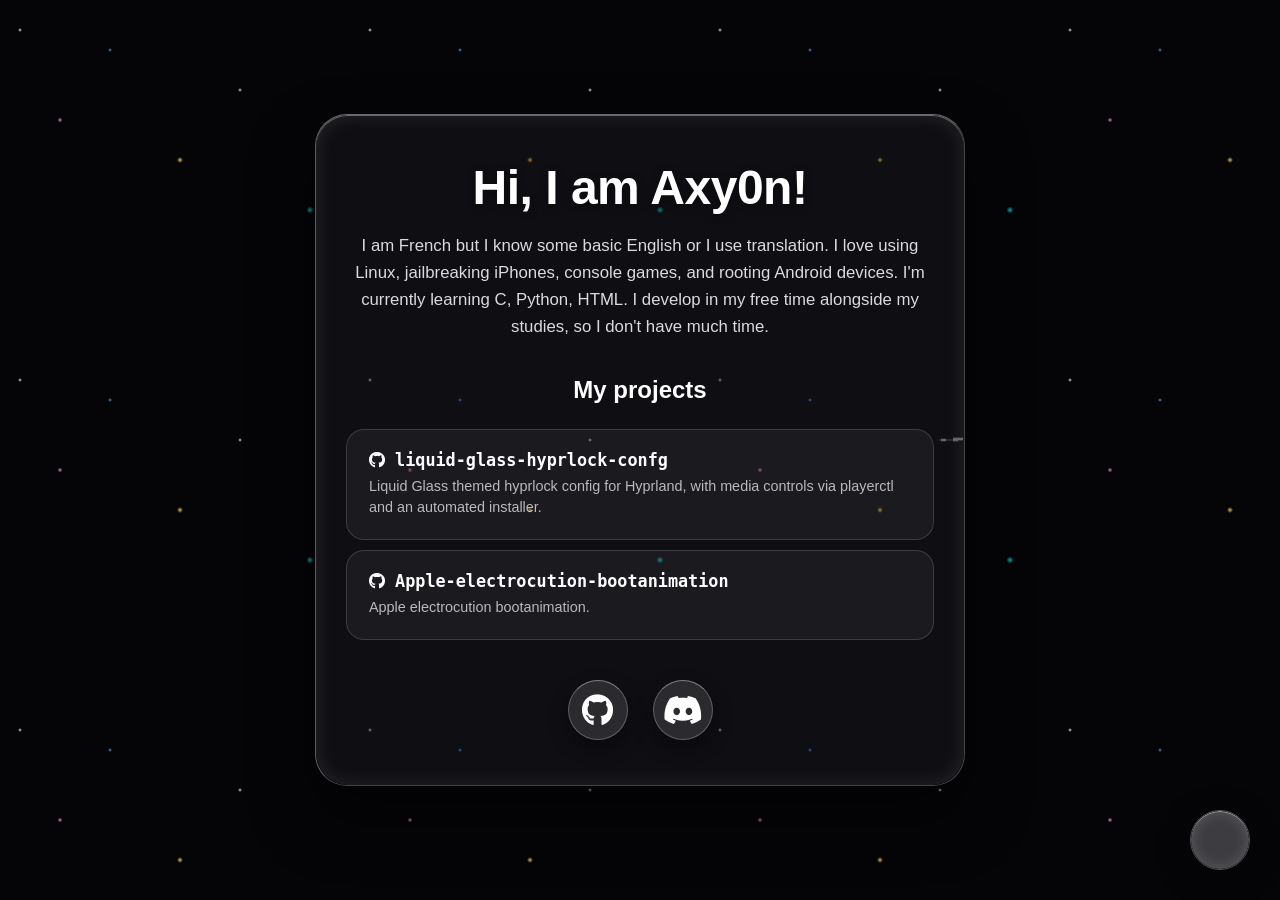
==== index.html @ 57ca48d3 "Update site" ====
<!DOCTYPE html>
<html lang="en">
<head>
  <meta charset="UTF-8">
  <meta name="viewport" content="width=device-width, initial-scale=1.0">
  <title>Axy0n</title>
  <link rel="stylesheet" href="style.css">
  <link rel="stylesheet" href="https://cdnjs.cloudflare.com/ajax/libs/font-awesome/6.4.0/css/all.min.css">
</head>
<body>
  <script src="https://keepandroidopen.org/banner.js?size=minimal&animation=off"></script>

  <div class="stars-bg"></div>

  <main class="container liquid-glass" data-lg-depth="10" data-lg-strength="64" data-lg-cab="0" data-lg-saturate="1.5" data-lg-brightness="1.08">
    <header class="hero">
      <h1 class="title">Hi, I am Axy0n!</h1>
      <p class="description">
        I am French but I know some basic English or I use translation. 
        I love using Linux, jailbreaking iPhones, console games, and rooting Android devices. 
        I'm currently learning C, Python, HTML. I develop in my free time alongside my studies, so I don't have much time.
      </p>
    </header>

    <section class="projects-section">
      <h2>My projects</h2>
      <a href="https://github.com/axy0n-qli/liquid-glass-hyprlock-confg" target="_blank" rel="noopener" class="project-card">
        <span class="project-name"><i class="fa-brands fa-github"></i> liquid-glass-hyprlock-confg</span>
        <p class="project-desc">Liquid Glass themed hyprlock config for Hyprland, with media controls via playerctl and an automated installer.</p>
      </a>
      <a href="https://github.com/axy0n-qli/Apple-electrocution-bootanimation" target="_blank" rel="noopener" class="project-card">
        <span class="project-name"><i class="fa-brands fa-github"></i> Apple-electrocution-bootanimation</span>
        <p class="project-desc">Apple electrocution bootanimation.</p>
      </a>
    </section>

    <footer class="socials">
      <a href="https://github.com/axy0n-qli" target="_blank" rel="noopener" class="social-link github" title="GitHub">
        <i class="fa-brands fa-github"></i>
      </a>
      <a href="https://discord.gg/K55Dn6St" target="_blank" rel="noopener" class="social-link discord" title="Discord">
        <i class="fa-brands fa-discord"></i>
      </a>
    </footer>
  </main>

  <div class="glass-orb liquid-glass" id="orb" data-lg-depth="6" data-lg-strength="55" data-lg-cab="3" data-lg-saturate="1.3" data-lg-brightness="1.3"></div>

  <script src="script.js"></script>
</body>
</html>
---- style.css ----
* {
  margin: 0;
  padding: 0;
  box-sizing: border-box;
}

body {
  background-color: #050508;
  color: #ffffff;
  font-family: -apple-system, BlinkMacSystemFont, "SF Pro Display", "SF Pro Text", "Segoe UI", Roboto, sans-serif;
  min-height: 100vh;
  display: flex;
  justify-content: center;
  align-items: center;
  overflow-x: hidden;
  position: relative;
  padding: 20px;
  padding-top: calc(20px + var(--kao-h, 0px));
}

body > .kao-banner {
  position: fixed !important;
  top: 0;
  left: 0;
  width: 100%;
  z-index: 2000;
}

.stars-bg {
  position: fixed;
  top: 0;
  left: 0;
  width: 100%;
  height: 200%;
  background: 
    radial-gradient(2px 2px at 20px 30px, #ffffff, rgba(0,0,0,0)),
    radial-gradient(2.5px 2.5px at 60px 120px, #ff99dd, rgba(0,0,0,0)),
    radial-gradient(2px 2px at 110px 50px, #70a1ff, rgba(0,0,0,0)),
    radial-gradient(3px 3px at 180px 160px, #ffdd67, rgba(0,0,0,0)),
    radial-gradient(2px 2px at 240px 90px, #ffffff, rgba(0,0,0,0)),
    radial-gradient(3.5px 3.5px at 310px 210px, #00d2d3, rgba(0,0,0,0));
  background-repeat: repeat;
  background-size: 350px 350px;
  animation: scrollBg 25s steps(750) infinite;
  will-change: transform;
  z-index: -1;
  opacity: 0.85;
}

body.is-hidden .stars-bg {
  animation-play-state: paused;
}

@media (prefers-reduced-motion: reduce) {
  .stars-bg {
    animation: none;
  }
}

@keyframes scrollBg {
  from {
    transform: translateY(0);
  }
  to {
    transform: translateY(-50%);
  }
}

.liquid-glass {
  position: relative;
  overflow: hidden;
  isolation: isolate;
}

.lg-overlay-bg {
  position: absolute;
  inset: 0;
  z-index: 1;
  border-radius: inherit;
  pointer-events: none;
  background: rgba(6, 6, 12, 0.4);
}

.lg-filter-layer {
  position: absolute;
  inset: 0;
  z-index: 2;
  border-radius: inherit;
  pointer-events: none;
}

.glass-box {
  position: absolute;
  inset: 0;
  border-radius: inherit;
  background: rgba(255, 255, 255, 0.04);
  box-shadow:
    inset 0 1px 0 rgba(255, 255, 255, 0.35),
    inset 0 0 20px rgba(255, 255, 255, 0.1);
  will-change: backdrop-filter;
}

.lg-content {
  position: relative;
  z-index: 3;
}

.liquid-glass.lg-fallback .lg-overlay-bg {
  background: rgba(8, 8, 14, 0.55);
}

.container {
  max-width: 650px;
  width: 100%;
  text-align: center;
  border: 1px solid rgba(255, 255, 255, 0.25);
  border-top: 1px solid rgba(255, 255, 255, 0.4);
  border-left: 1px solid rgba(255, 255, 255, 0.35);
  padding: 45px 30px;
  border-radius: 32px;
  box-shadow: 
    0 30px 60px rgba(0, 0, 0, 0.6),
    inset 0 1px 0 rgba(255, 255, 255, 0.3),
    inset 0 -1px 0 rgba(0, 0, 0, 0.2);
}

.title {
  font-size: 3rem;
  font-weight: 800;
  margin-bottom: 18px;
  color: #ffffff;
  letter-spacing: -0.5px;
  text-shadow: 0 2px 10px rgba(0, 0, 0, 0.3);
}

.description {
  font-size: 1.05rem;
  line-height: 1.6;
  color: rgba(255, 255, 255, 0.85);
  margin-bottom: 35px;
  font-weight: 400;
}

.projects-section {
  margin-bottom: 40px;
}

.projects-section h2 {
  font-size: 1.5rem;
  margin-bottom: 15px;
  color: #ffffff;
  display: inline-block;
  font-weight: 700;
}

.project-card {
  display: block;
  text-align: left;
  text-decoration: none;
  color: inherit;
  background: rgba(255, 255, 255, 0.05);
  border: 1px solid rgba(255, 255, 255, 0.15);
  border-radius: 18px;
  padding: 20px 22px;
  margin-top: 10px;
  transition: transform 0.25s cubic-bezier(0.25, 1, 0.5, 1), border-color 0.25s ease, background 0.25s ease;
}

.project-card:hover {
  transform: translateY(-3px);
  border-color: rgba(255, 255, 255, 0.35);
  background: rgba(255, 255, 255, 0.08);
}

.project-name {
  display: block;
  font-family: SFMono-Regular, Menlo, Monaco, Consolas, monospace;
  font-weight: 700;
  font-size: 1.05rem;
  color: #ffffff;
  margin-bottom: 6px;
}

.project-desc {
  color: rgba(255, 255, 255, 0.7);
  font-size: 0.9rem;
  line-height: 1.5;
}

.socials {
  display: flex;
  justify-content: center;
  gap: 25px;
  margin-top: 20px;
}

.social-link {
  color: #ffffff;
  font-size: 2rem;
  transition: all 0.3s cubic-bezier(0.25, 1, 0.5, 1);
  display: flex;
  align-items: center;
  justify-content: center;
  width: 60px;
  height: 60px;
  border-radius: 50%;
  background: rgba(255, 255, 255, 0.12);
  border: 1px solid rgba(255, 255, 255, 0.25);
  border-top: 1px solid rgba(255, 255, 255, 0.4);
  backdrop-filter: blur(15px);
  -webkit-backdrop-filter: blur(15px);
  text-decoration: none;
  box-shadow: 0 8px 20px rgba(0, 0, 0, 0.3);
}

.social-link:hover {
  transform: translateY(-4px) scale(1.05);
  background: rgba(255, 255, 255, 0.22);
}

.social-link.github:hover {
  color: #ffffff;
  box-shadow: 0 10px 25px rgba(255, 255, 255, 0.25);
}

.social-link.discord:hover {
  color: #5865f2;
  box-shadow: 0 10px 25px rgba(88, 101, 242, 0.35);
}

.glass-orb {
  position: fixed;
  bottom: 30px;
  right: 30px;
  width: 60px;
  height: 60px;
  border-radius: 50%;
  border: 1px solid rgba(255, 255, 255, 0.3);
  box-shadow: 0 8px 32px rgba(0, 0, 0, 0.37);
  cursor: grab;
  z-index: 1000;
  touch-action: none;
  user-select: none;
  overflow: hidden;
  transition: box-shadow 0.2s ease;
}

.glass-orb.dragging {
  cursor: grabbing;
  transition: none;
}

.glass-orb .lg-overlay-bg {
  background: rgba(255, 255, 255, 0.1);
}

.glass-orb .glass-box {
  background: rgba(255, 255, 255, 0.1);
  box-shadow:
    inset 0 1px 0 rgba(255, 255, 255, 0.5),
    inset 0 0 14px rgba(255, 255, 255, 0.18);
}

.glass-orb.dragging .glass-box {
  box-shadow:
    inset 0 1px 0 rgba(255, 255, 255, 0.6),
    inset 0 0 20px rgba(255, 255, 255, 0.25);
}

@media (max-width: 480px) {
  .title {
    font-size: 2.2rem;
  }
  
  .description {
    font-size: 0.95rem;
  }

  .container {
    padding: 35px 20px;
    border-radius: 26px;
  }
}
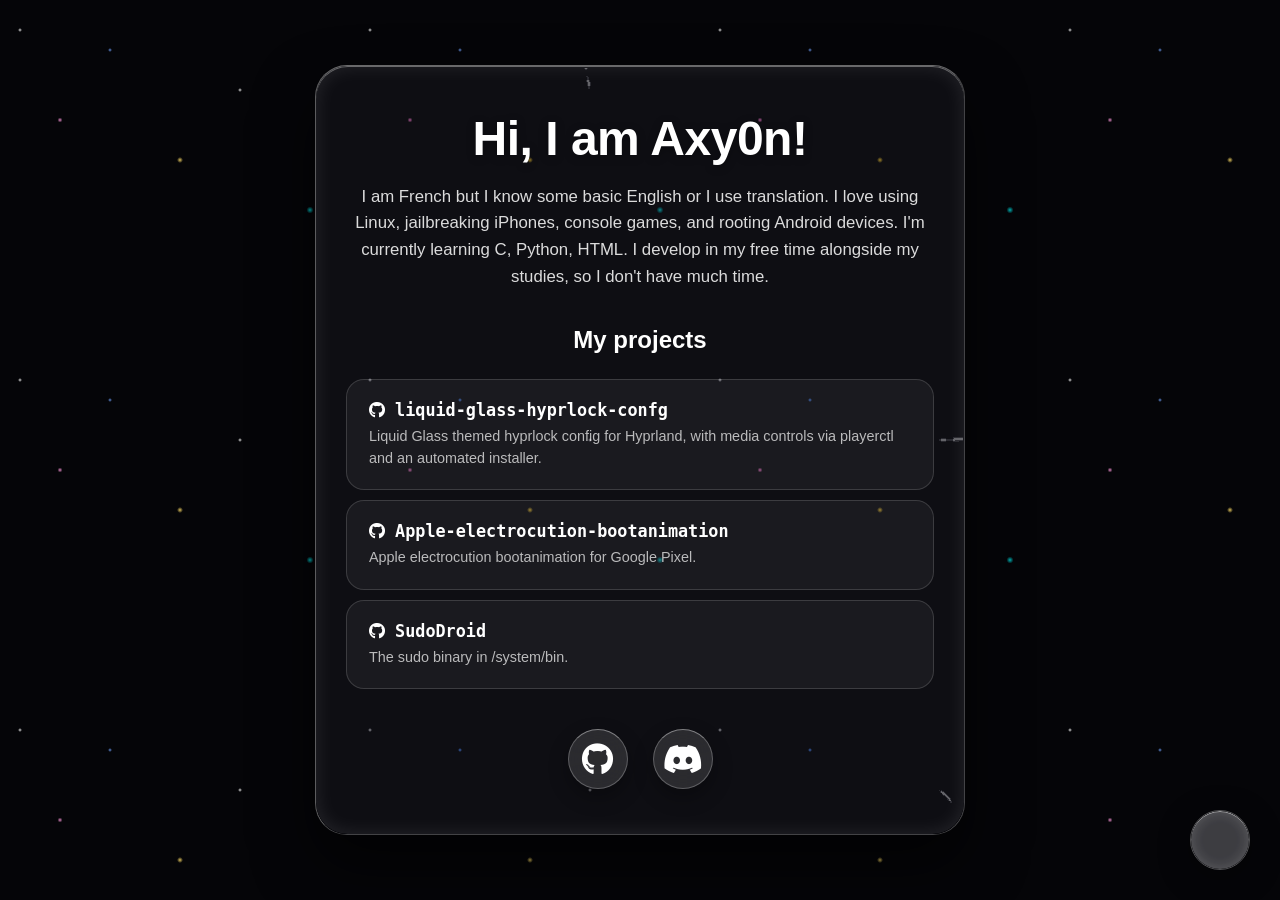
==== commit 648cd3e3: "Update project description for Apple bootanimation @axy0n-qli" ====
--- a/index.html
+++ b/index.html
@@ -30,7 +30,11 @@
       </a>
       <a href="https://github.com/axy0n-qli/Apple-electrocution-bootanimation" target="_blank" rel="noopener" class="project-card">
         <span class="project-name"><i class="fa-brands fa-github"></i> Apple-electrocution-bootanimation</span>
-        <p class="project-desc">Apple electrocution bootanimation.</p>
+        <p class="project-desc">Apple electrocution bootanimation for Google Pixel.</p>
+      </a>
+      <a href="https://github.com/axy0n-qli/SudoDroid" target="_blank" rel="noopener" class="project-card">
+        <span class="project-name"><i class="fa-brands fa-github"></i> SudoDroid</span>
+        <p class="project-desc">The sudo binary in /system/bin.</p>
       </a>
     </section>
 
@@ -48,4 +52,5 @@
 
   <script src="script.js"></script>
 </body>
-</html>+</html>
+     
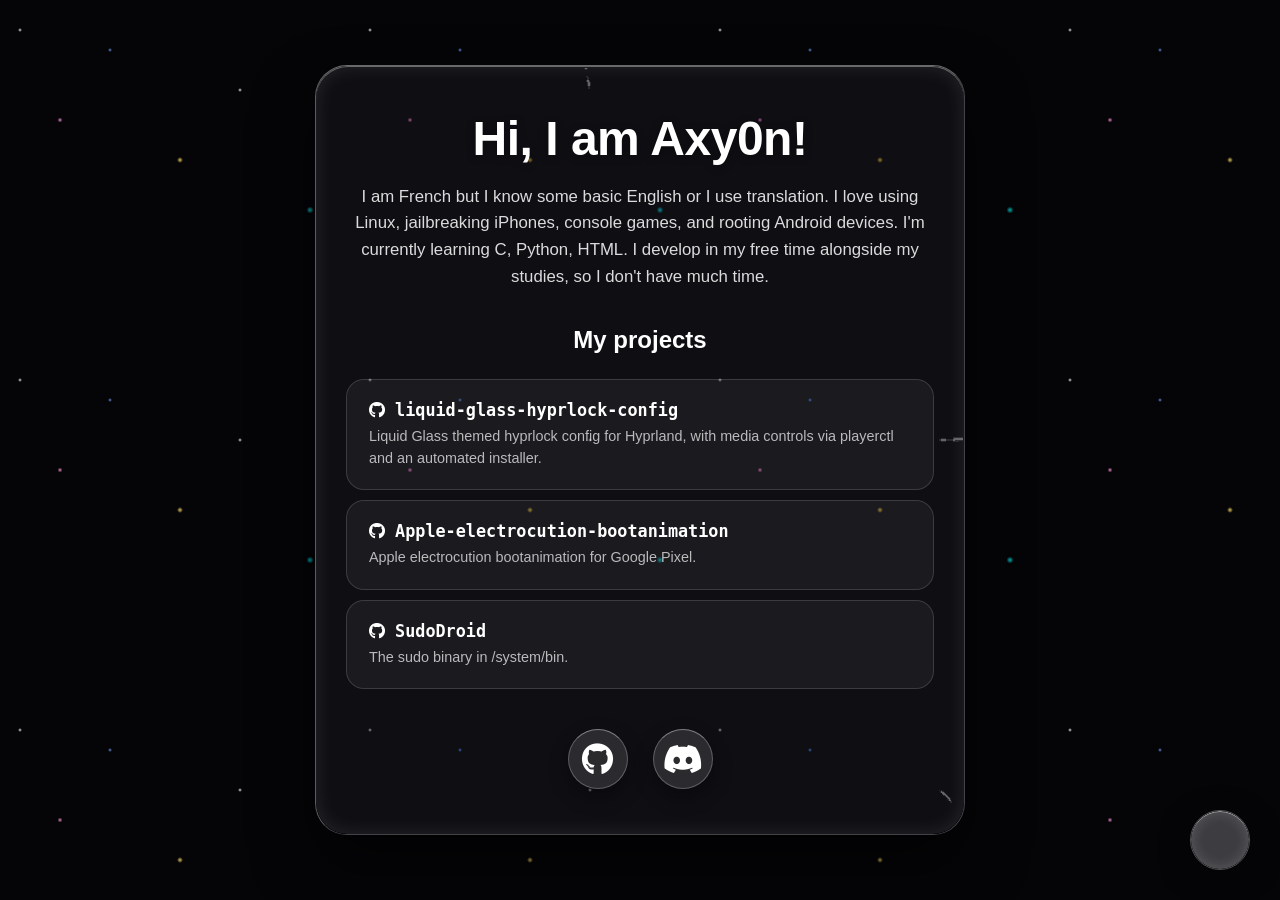
==== commit 7c4d4ce6: "Fix project link and name in index.html Updated project link and name for liquid-glass-hyprlock-conf" ====
--- a/index.html
+++ b/index.html
@@ -24,8 +24,8 @@
 
     <section class="projects-section">
       <h2>My projects</h2>
-      <a href="https://github.com/axy0n-qli/liquid-glass-hyprlock-confg" target="_blank" rel="noopener" class="project-card">
-        <span class="project-name"><i class="fa-brands fa-github"></i> liquid-glass-hyprlock-confg</span>
+      <a href="https://github.com/axy0n-qli/liquid-glass-hyprlock-config" target="_blank" rel="noopener" class="project-card">
+        <span class="project-name"><i class="fa-brands fa-github"></i> liquid-glass-hyprlock-config</span>
         <p class="project-desc">Liquid Glass themed hyprlock config for Hyprland, with media controls via playerctl and an automated installer.</p>
       </a>
       <a href="https://github.com/axy0n-qli/Apple-electrocution-bootanimation" target="_blank" rel="noopener" class="project-card">
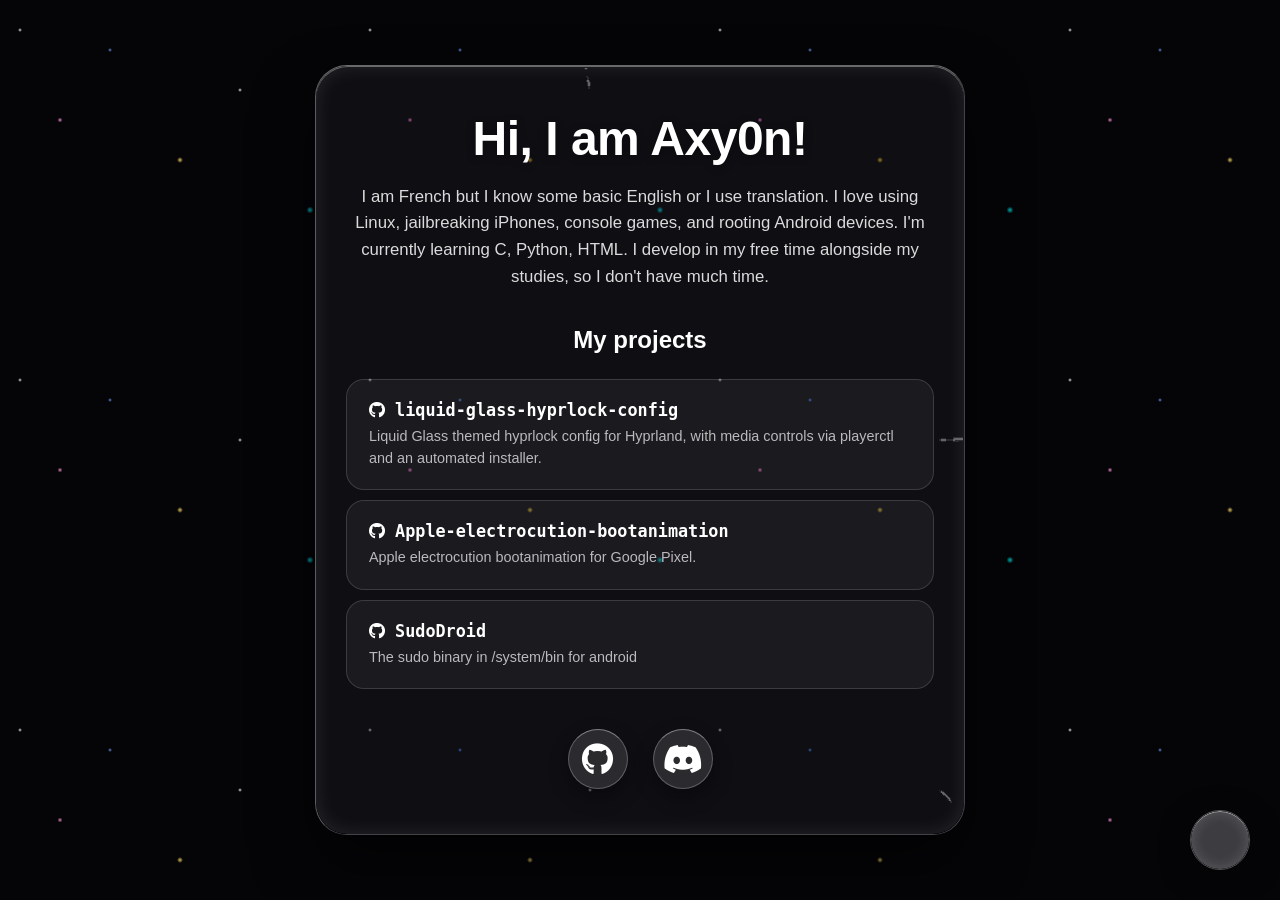
==== commit 66cc51a5: "Clarify SudoDroid description for Android Updated project description for SudoDroid to specify Andro" ====
--- a/index.html
+++ b/index.html
@@ -34,7 +34,7 @@
       </a>
       <a href="https://github.com/axy0n-qli/SudoDroid" target="_blank" rel="noopener" class="project-card">
         <span class="project-name"><i class="fa-brands fa-github"></i> SudoDroid</span>
-        <p class="project-desc">The sudo binary in /system/bin.</p>
+        <p class="project-desc">The sudo binary in /system/bin for android</p>
       </a>
     </section>
 
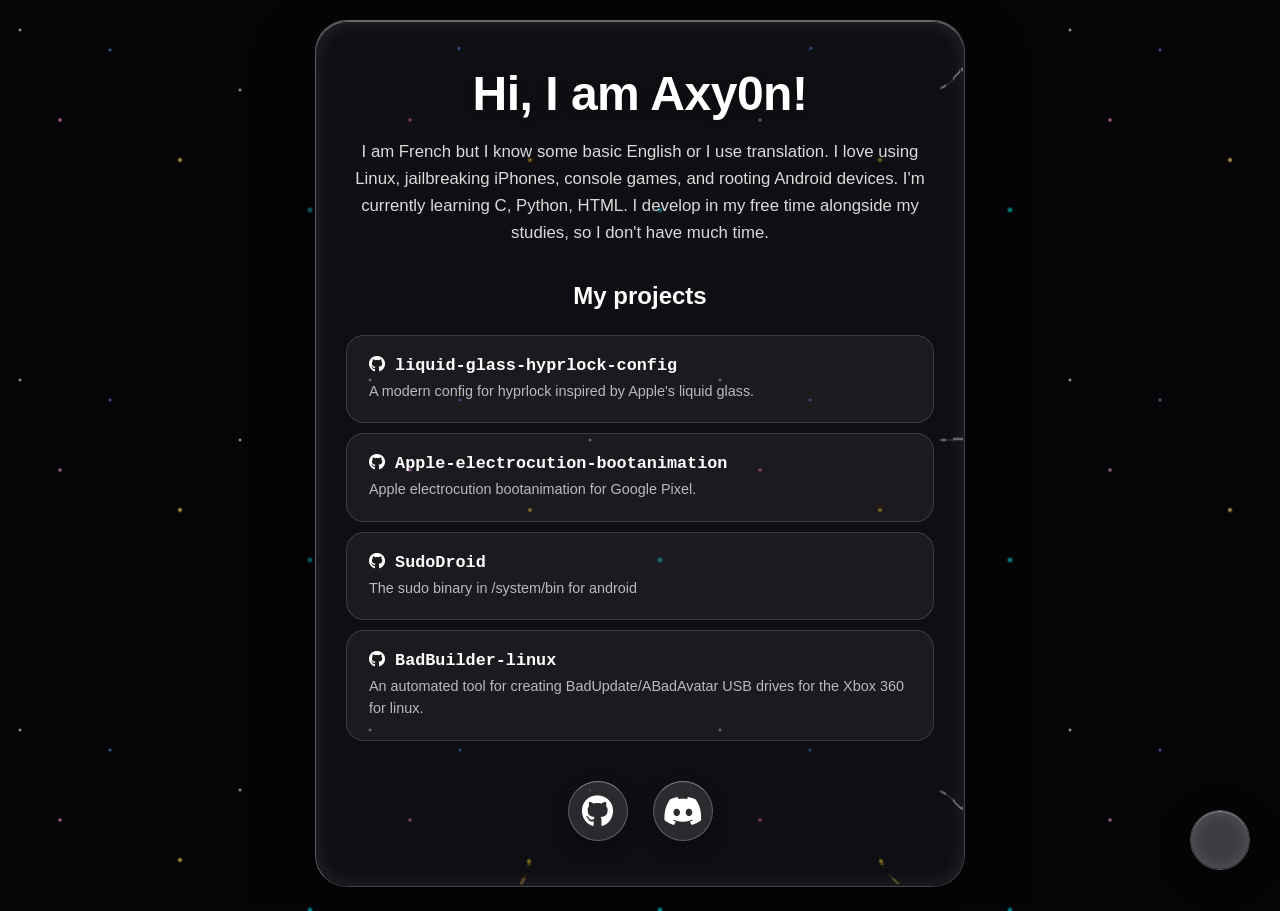
==== commit 0a8594a0: "Revise project descriptions and add BadBuilder-linux Updated project descriptions and added a new pr" ====
--- a/index.html
+++ b/index.html
@@ -26,7 +26,7 @@
       <h2>My projects</h2>
       <a href="https://github.com/axy0n-qli/liquid-glass-hyprlock-config" target="_blank" rel="noopener" class="project-card">
         <span class="project-name"><i class="fa-brands fa-github"></i> liquid-glass-hyprlock-config</span>
-        <p class="project-desc">Liquid Glass themed hyprlock config for Hyprland, with media controls via playerctl and an automated installer.</p>
+        <p class="project-desc">A modern config for hyprlock inspired by Apple's liquid glass.</p>
       </a>
       <a href="https://github.com/axy0n-qli/Apple-electrocution-bootanimation" target="_blank" rel="noopener" class="project-card">
         <span class="project-name"><i class="fa-brands fa-github"></i> Apple-electrocution-bootanimation</span>
@@ -35,6 +35,10 @@
       <a href="https://github.com/axy0n-qli/SudoDroid" target="_blank" rel="noopener" class="project-card">
         <span class="project-name"><i class="fa-brands fa-github"></i> SudoDroid</span>
         <p class="project-desc">The sudo binary in /system/bin for android</p>
+      </a>
+      <a href="https://github.com/axy0n-qli/BadBuilder-linux" target="_blank" rel="noopener" class="project-card">
+        <span class="project-name"><i class="fa-brands fa-github"></i> BadBuilder-linux</span>
+        <p class="project-desc">An automated tool for creating BadUpdate/ABadAvatar USB drives for the Xbox 360 for linux.</p>
       </a>
     </section>
 
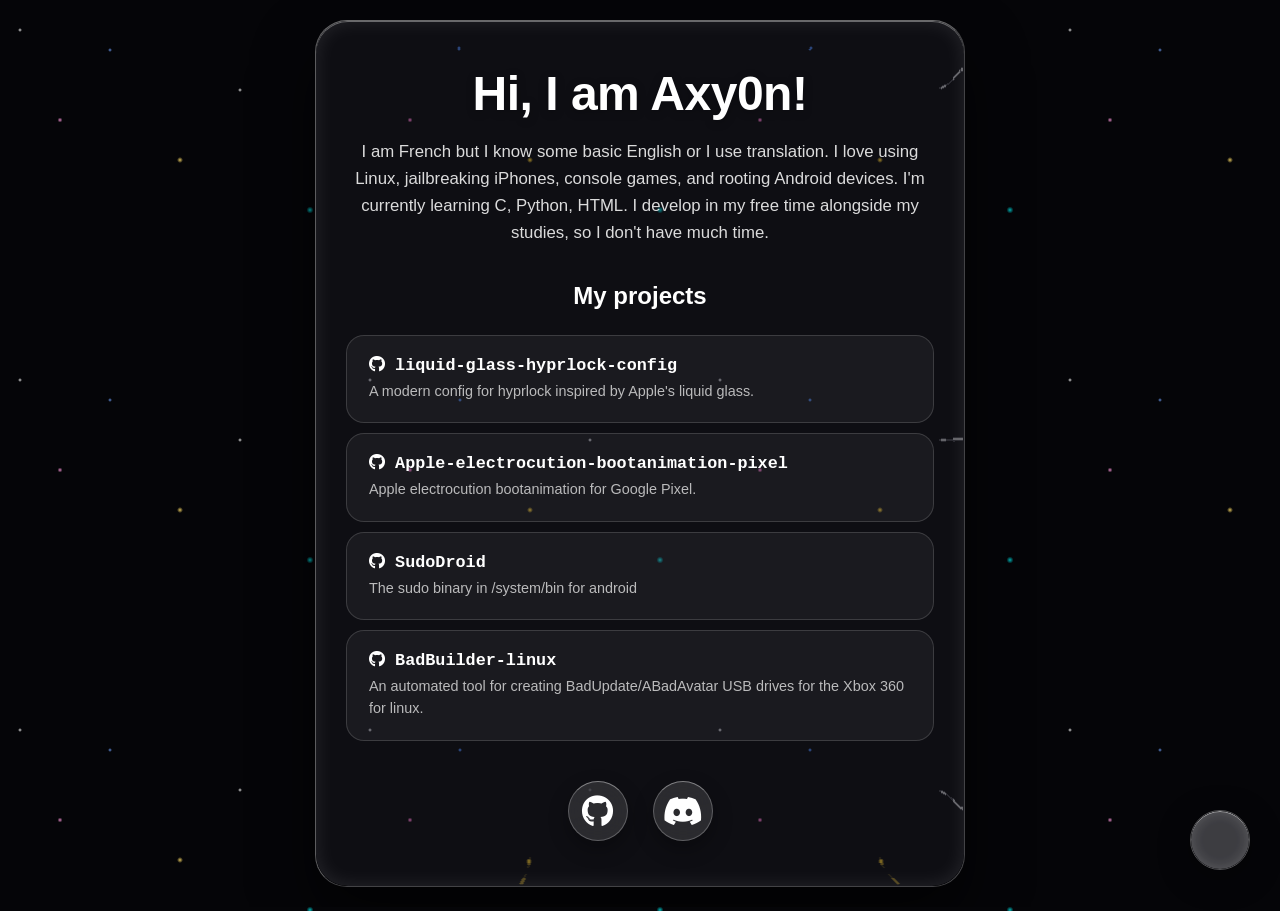
==== commit 1998cff4: "Update project link for Apple bootanimation @axy0n-qli" ====
--- a/index.html
+++ b/index.html
@@ -28,8 +28,8 @@
         <span class="project-name"><i class="fa-brands fa-github"></i> liquid-glass-hyprlock-config</span>
         <p class="project-desc">A modern config for hyprlock inspired by Apple's liquid glass.</p>
       </a>
-      <a href="https://github.com/axy0n-qli/Apple-electrocution-bootanimation" target="_blank" rel="noopener" class="project-card">
-        <span class="project-name"><i class="fa-brands fa-github"></i> Apple-electrocution-bootanimation</span>
+      <a href="https://github.com/axy0n-qli/Apple-electrocution-bootanimation-google-pixel" target="_blank" rel="noopener" class="project-card">
+        <span class="project-name"><i class="fa-brands fa-github"></i> Apple-electrocution-bootanimation-pixel</span>
         <p class="project-desc">Apple electrocution bootanimation for Google Pixel.</p>
       </a>
       <a href="https://github.com/axy0n-qli/SudoDroid" target="_blank" rel="noopener" class="project-card">
